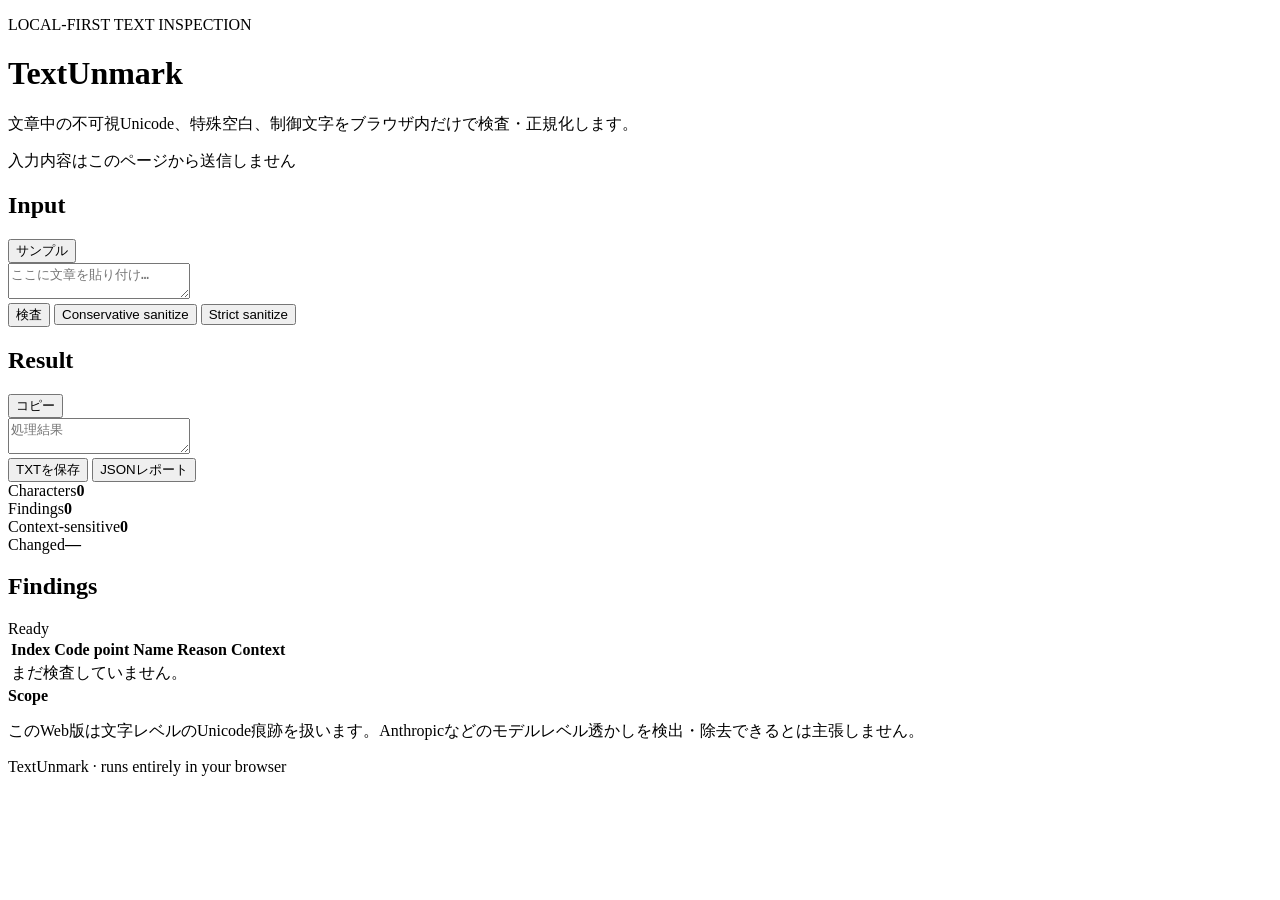
==== web/index.html @ 178ceccd "feat: add local-first browser UI shell" ====
<!doctype html>
<html lang="ja">
<head>
  <meta charset="utf-8">
  <meta name="viewport" content="width=device-width,initial-scale=1">
  <meta name="description" content="TextUnmark local-first Unicode inspection and text normalization tool">
  <title>TextUnmark</title>
  <link rel="stylesheet" href="styles.css">
</head>
<body>
  <header class="shell hero">
    <div>
      <p class="eyebrow">LOCAL-FIRST TEXT INSPECTION</p>
      <h1>TextUnmark</h1>
      <p class="lede">文章中の不可視Unicode、特殊空白、制御文字をブラウザ内だけで検査・正規化します。</p>
    </div>
    <div class="privacy">入力内容はこのページから送信しません</div>
  </header>

  <main class="shell">
    <section class="editor-grid">
      <article class="panel">
        <div class="panel-head"><h2>Input</h2><button id="sampleBtn" class="quiet">サンプル</button></div>
        <textarea id="input" spellcheck="false" placeholder="ここに文章を貼り付け…"></textarea>
        <div class="actions">
          <button id="inspectBtn">検査</button>
          <button id="sanitizeBtn">Conservative sanitize</button>
          <button id="strictBtn" class="danger-soft">Strict sanitize</button>
        </div>
      </article>

      <article class="panel">
        <div class="panel-head"><h2>Result</h2><button id="copyBtn" class="quiet">コピー</button></div>
        <textarea id="output" spellcheck="false" readonly placeholder="処理結果"></textarea>
        <div class="actions">
          <button id="downloadBtn" class="quiet">TXTを保存</button>
          <button id="jsonBtn" class="quiet">JSONレポート</button>
        </div>
      </article>
    </section>

    <section class="metrics" aria-label="summary">
      <article><span>Characters</span><strong id="charCount">0</strong></article>
      <article><span>Findings</span><strong id="findingCount">0</strong></article>
      <article><span>Context-sensitive</span><strong id="contextCount">0</strong></article>
      <article><span>Changed</span><strong id="changed">—</strong></article>
    </section>

    <section class="panel findings-panel">
      <div class="panel-head"><h2>Findings</h2><span id="status" class="status">Ready</span></div>
      <div class="table-wrap">
        <table>
          <thead><tr><th>Index</th><th>Code point</th><th>Name</th><th>Reason</th><th>Context</th></tr></thead>
          <tbody id="findingsBody"><tr><td colspan="5" class="empty">まだ検査していません。</td></tr></tbody>
        </table>
      </div>
    </section>

    <section class="notice">
      <strong>Scope</strong>
      <p>このWeb版は文字レベルのUnicode痕跡を扱います。Anthropicなどのモデルレベル透かしを検出・除去できるとは主張しません。</p>
    </section>
  </main>

  <footer class="shell footer">TextUnmark · runs entirely in your browser</footer>
  <script src="app.js"></script>
</body>
</html>
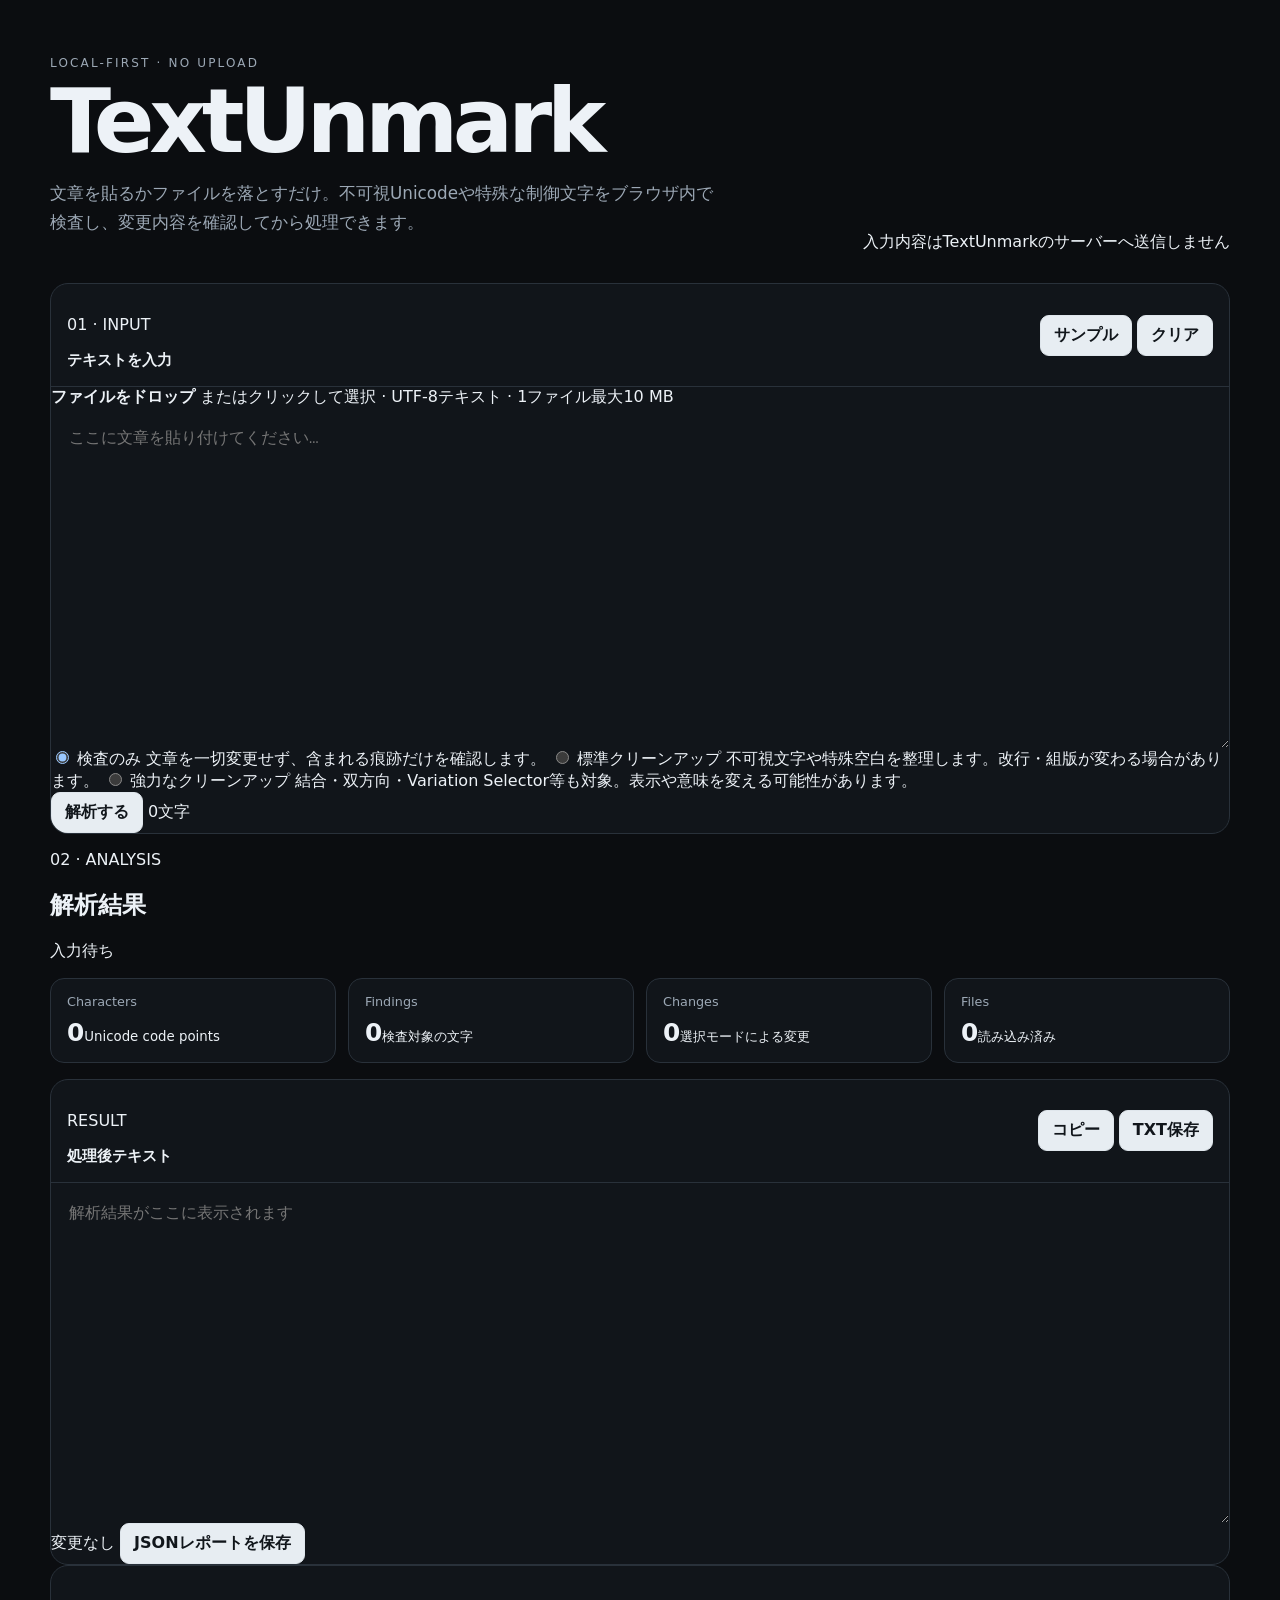
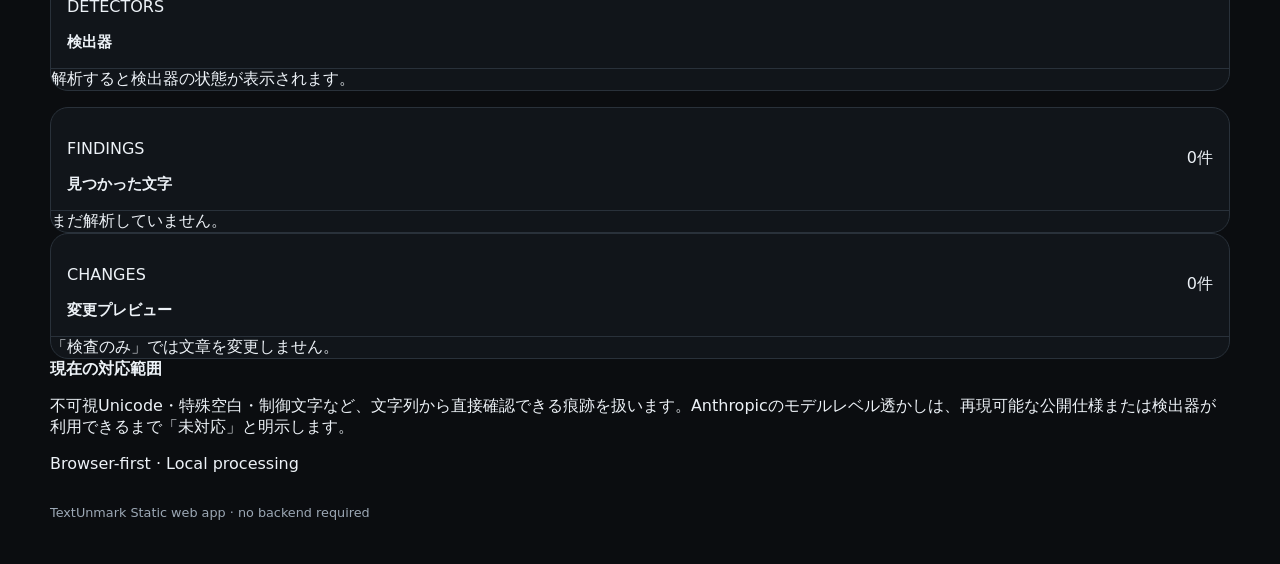
==== commit 2858e530: "feat(web): redesign browser-first interface" ====
--- a/web/index.html
+++ b/web/index.html
@@ -3,66 +3,157 @@
 <head>
   <meta charset="utf-8">
   <meta name="viewport" content="width=device-width,initial-scale=1">
-  <meta name="description" content="TextUnmark local-first Unicode inspection and text normalization tool">
-  <title>TextUnmark</title>
+  <meta name="description" content="TextUnmark — ブラウザ内だけで不可視Unicodeやテキスト上の機械可読痕跡を検査・可視化するローカルファーストツール">
+  <meta name="color-scheme" content="dark light">
+  <title>TextUnmark — local-first text inspection</title>
   <link rel="stylesheet" href="styles.css">
 </head>
 <body>
   <header class="shell hero">
-    <div>
-      <p class="eyebrow">LOCAL-FIRST TEXT INSPECTION</p>
+    <div class="hero-copy">
+      <p class="eyebrow">LOCAL-FIRST · NO UPLOAD</p>
       <h1>TextUnmark</h1>
-      <p class="lede">文章中の不可視Unicode、特殊空白、制御文字をブラウザ内だけで検査・正規化します。</p>
+      <p class="lede">文章を貼るかファイルを落とすだけ。不可視Unicodeや特殊な制御文字をブラウザ内で検査し、変更内容を確認してから処理できます。</p>
     </div>
-    <div class="privacy">入力内容はこのページから送信しません</div>
+    <div class="privacy-badge" aria-label="privacy">
+      <span class="privacy-dot" aria-hidden="true"></span>
+      入力内容はTextUnmarkのサーバーへ送信しません
+    </div>
   </header>
 
-  <main class="shell">
-    <section class="editor-grid">
-      <article class="panel">
-        <div class="panel-head"><h2>Input</h2><button id="sampleBtn" class="quiet">サンプル</button></div>
-        <textarea id="input" spellcheck="false" placeholder="ここに文章を貼り付け…"></textarea>
-        <div class="actions">
-          <button id="inspectBtn">検査</button>
-          <button id="sanitizeBtn">Conservative sanitize</button>
-          <button id="strictBtn" class="danger-soft">Strict sanitize</button>
+  <main class="shell app-shell">
+    <section class="workspace panel" aria-labelledby="workspaceTitle">
+      <div class="panel-head workspace-head">
+        <div>
+          <p class="section-kicker">01 · INPUT</p>
+          <h2 id="workspaceTitle">テキストを入力</h2>
+        </div>
+        <div class="head-actions">
+          <button id="sampleBtn" class="button ghost" type="button">サンプル</button>
+          <button id="clearBtn" class="button ghost" type="button">クリア</button>
+        </div>
+      </div>
+
+      <div id="dropZone" class="drop-zone" tabindex="0" role="button" aria-describedby="dropHelp">
+        <input id="fileInput" type="file" multiple hidden>
+        <strong>ファイルをドロップ</strong>
+        <span id="dropHelp">またはクリックして選択 · UTF-8テキスト · 1ファイル最大10 MB</span>
+      </div>
+
+      <textarea id="input" spellcheck="false" autocomplete="off" placeholder="ここに文章を貼り付けてください…" aria-label="検査するテキスト"></textarea>
+
+      <div class="profile-row" role="radiogroup" aria-label="処理モード">
+        <label class="profile-card selected">
+          <input type="radio" name="profile" value="inspect" checked>
+          <span class="profile-title">検査のみ</span>
+          <span class="profile-description">文章を一切変更せず、含まれる痕跡だけを確認します。</span>
+        </label>
+        <label class="profile-card">
+          <input type="radio" name="profile" value="standard">
+          <span class="profile-title">標準クリーンアップ</span>
+          <span class="profile-description">不可視文字や特殊空白を整理します。改行・組版が変わる場合があります。</span>
+        </label>
+        <label class="profile-card danger-card">
+          <input type="radio" name="profile" value="aggressive">
+          <span class="profile-title">強力なクリーンアップ</span>
+          <span class="profile-description">結合・双方向・Variation Selector等も対象。表示や意味を変える可能性があります。</span>
+        </label>
+      </div>
+
+      <div class="primary-actions">
+        <button id="analyzeBtn" class="button primary" type="button">解析する</button>
+        <span id="inputMeta" class="muted">0文字</span>
+      </div>
+    </section>
+
+    <section id="resultsSection" class="results" aria-live="polite">
+      <div class="section-heading">
+        <div>
+          <p class="section-kicker">02 · ANALYSIS</p>
+          <h2>解析結果</h2>
+        </div>
+        <span id="status" class="status-pill">入力待ち</span>
+      </div>
+
+      <div class="metrics" aria-label="解析概要">
+        <article class="metric-card"><span>Characters</span><strong id="charCount">0</strong><small>Unicode code points</small></article>
+        <article class="metric-card"><span>Findings</span><strong id="findingCount">0</strong><small>検査対象の文字</small></article>
+        <article class="metric-card"><span>Changes</span><strong id="changeCount">0</strong><small>選択モードによる変更</small></article>
+        <article class="metric-card"><span>Files</span><strong id="fileCount">0</strong><small>読み込み済み</small></article>
+      </div>
+
+      <div class="result-grid">
+        <article class="panel result-panel">
+          <div class="panel-head">
+            <div><p class="section-kicker">RESULT</p><h2>処理後テキスト</h2></div>
+            <div class="head-actions">
+              <button id="copyBtn" class="button ghost" type="button">コピー</button>
+              <button id="downloadBtn" class="button ghost" type="button">TXT保存</button>
+            </div>
+          </div>
+          <textarea id="output" readonly spellcheck="false" aria-label="処理後テキスト" placeholder="解析結果がここに表示されます"></textarea>
+          <div class="result-footer">
+            <span id="changedLabel" class="muted">変更なし</span>
+            <button id="jsonBtn" class="text-button" type="button">JSONレポートを保存</button>
+          </div>
+        </article>
+
+        <article class="panel detector-panel">
+          <div class="panel-head"><div><p class="section-kicker">DETECTORS</p><h2>検出器</h2></div></div>
+          <div id="detectorList" class="detector-list">
+            <div class="empty-state">解析すると検出器の状態が表示されます。</div>
+          </div>
+        </article>
+      </div>
+
+      <article class="panel findings-panel">
+        <div class="panel-head">
+          <div><p class="section-kicker">FINDINGS</p><h2>見つかった文字</h2></div>
+          <span id="findingSummary" class="muted">0件</span>
+        </div>
+        <div id="findingCards" class="finding-cards">
+          <div class="empty-state">まだ解析していません。</div>
         </div>
       </article>
 
-      <article class="panel">
-        <div class="panel-head"><h2>Result</h2><button id="copyBtn" class="quiet">コピー</button></div>
-        <textarea id="output" spellcheck="false" readonly placeholder="処理結果"></textarea>
-        <div class="actions">
-          <button id="downloadBtn" class="quiet">TXTを保存</button>
-          <button id="jsonBtn" class="quiet">JSONレポート</button>
+      <article class="panel changes-panel">
+        <div class="panel-head">
+          <div><p class="section-kicker">CHANGES</p><h2>変更プレビュー</h2></div>
+          <span id="mutationSummary" class="muted">0件</span>
+        </div>
+        <div id="mutationList" class="mutation-list">
+          <div class="empty-state">「検査のみ」では文章を変更しません。</div>
+        </div>
+      </article>
+
+      <article id="filesPanel" class="panel files-panel" hidden>
+        <div class="panel-head">
+          <div><p class="section-kicker">FILES</p><h2>ファイル監査</h2></div>
+          <button id="rescanFilesBtn" class="button ghost" type="button">再スキャン</button>
+        </div>
+        <div class="table-wrap">
+          <table>
+            <thead><tr><th>File</th><th>Size</th><th>Findings</th><th>Lines</th><th></th></tr></thead>
+            <tbody id="filesBody"></tbody>
+          </table>
         </div>
       </article>
     </section>
 
-    <section class="metrics" aria-label="summary">
-      <article><span>Characters</span><strong id="charCount">0</strong></article>
-      <article><span>Findings</span><strong id="findingCount">0</strong></article>
-      <article><span>Context-sensitive</span><strong id="contextCount">0</strong></article>
-      <article><span>Changed</span><strong id="changed">—</strong></article>
-    </section>
-
-    <section class="panel findings-panel">
-      <div class="panel-head"><h2>Findings</h2><span id="status" class="status">Ready</span></div>
-      <div class="table-wrap">
-        <table>
-          <thead><tr><th>Index</th><th>Code point</th><th>Name</th><th>Reason</th><th>Context</th></tr></thead>
-          <tbody id="findingsBody"><tr><td colspan="5" class="empty">まだ検査していません。</td></tr></tbody>
-        </table>
+    <section class="scope-note">
+      <div>
+        <strong>現在の対応範囲</strong>
+        <p>不可視Unicode・特殊空白・制御文字など、文字列から直接確認できる痕跡を扱います。Anthropicのモデルレベル透かしは、再現可能な公開仕様または検出器が利用できるまで「未対応」と明示します。</p>
       </div>
-    </section>
-
-    <section class="notice">
-      <strong>Scope</strong>
-      <p>このWeb版は文字レベルのUnicode痕跡を扱います。Anthropicなどのモデルレベル透かしを検出・除去できるとは主張しません。</p>
+      <div class="scope-chip">Browser-first · Local processing</div>
     </section>
   </main>
 
-  <footer class="shell footer">TextUnmark · runs entirely in your browser</footer>
-  <script src="app.js"></script>
+  <footer class="shell footer">
+    <span>TextUnmark</span>
+    <span>Static web app · no backend required</span>
+  </footer>
+
+  <script type="module" src="app.mjs"></script>
 </body>
 </html>
--- a/web/styles.css
+++ b/web/styles.css
@@ -0,0 +1,58 @@
+:root {
+  color-scheme: dark;
+  font-family: Inter, ui-sans-serif, system-ui, -apple-system, BlinkMacSystemFont, "Segoe UI", sans-serif;
+  --bg: #0b0d10;
+  --panel: #11151a;
+  --panel-2: #151a20;
+  --line: #29313a;
+  --text: #edf2f7;
+  --muted: #9ca8b5;
+  --accent: #d9e1e8;
+  --danger: #f2b8b5;
+}
+* { box-sizing: border-box; }
+body { margin: 0; background: var(--bg); color: var(--text); }
+button, textarea { font: inherit; }
+.shell { width: min(1180px, calc(100% - 32px)); margin: 0 auto; }
+.hero { display: flex; justify-content: space-between; gap: 28px; align-items: end; padding: 56px 0 30px; }
+.eyebrow { margin: 0 0 10px; color: var(--muted); font-size: .75rem; letter-spacing: .18em; }
+h1 { margin: 0; font-size: clamp(2.7rem, 7vw, 5.8rem); line-height: .92; letter-spacing: -.06em; }
+.lede { max-width: 680px; color: var(--muted); font-size: 1.05rem; line-height: 1.7; }
+.privacy { border: 1px solid var(--line); border-radius: 999px; padding: 9px 14px; color: var(--muted); font-size: .82rem; white-space: nowrap; }
+.editor-grid { display: grid; grid-template-columns: 1fr 1fr; gap: 16px; }
+.panel { border: 1px solid var(--line); border-radius: 18px; background: var(--panel); overflow: hidden; }
+.panel-head { display: flex; align-items: center; justify-content: space-between; padding: 15px 16px; border-bottom: 1px solid var(--line); }
+.panel-head h2 { margin: 0; font-size: .95rem; font-weight: 650; }
+textarea { display: block; width: 100%; min-height: 340px; resize: vertical; border: 0; outline: 0; background: var(--panel); color: var(--text); padding: 18px; line-height: 1.65; font-family: ui-monospace, SFMono-Regular, Menlo, Consolas, monospace; }
+.actions { display: flex; gap: 8px; flex-wrap: wrap; padding: 12px 14px; border-top: 1px solid var(--line); background: var(--panel-2); }
+button { border: 1px solid #dfe6ec; border-radius: 9px; background: #e7edf2; color: #11161b; padding: 9px 13px; cursor: pointer; font-weight: 650; }
+button:hover { filter: brightness(.94); }
+button.quiet { background: transparent; color: var(--text); border-color: var(--line); }
+button.danger-soft { background: transparent; color: var(--danger); border-color: #6c4546; }
+.metrics { display: grid; grid-template-columns: repeat(4, 1fr); gap: 12px; margin: 16px 0; }
+.metrics article { border: 1px solid var(--line); border-radius: 14px; padding: 15px 16px; background: var(--panel); }
+.metrics span { display: block; color: var(--muted); font-size: .8rem; margin-bottom: 9px; }
+.metrics strong { font-size: 1.55rem; }
+.findings-panel { margin-top: 16px; }
+.status { color: var(--muted); font-size: .8rem; }
+.table-wrap { overflow: auto; }
+table { width: 100%; border-collapse: collapse; font-size: .9rem; }
+th, td { text-align: left; padding: 11px 13px; border-bottom: 1px solid var(--line); vertical-align: top; }
+th { color: var(--muted); font-size: .76rem; font-weight: 600; }
+td code { font-family: ui-monospace, SFMono-Regular, Menlo, monospace; }
+.empty { text-align: center; color: var(--muted); padding: 28px; }
+.notice { margin: 18px 0 0; padding: 18px 20px; border-left: 3px solid #68737e; background: #101419; color: var(--muted); line-height: 1.6; }
+.notice strong { color: var(--text); }
+.notice p { margin: 6px 0 0; }
+.footer { color: var(--muted); padding: 32px 0 44px; font-size: .8rem; }
+@media (max-width: 820px) {
+  .hero { align-items: flex-start; flex-direction: column; padding-top: 36px; }
+  .privacy { white-space: normal; }
+  .editor-grid { grid-template-columns: 1fr; }
+  .metrics { grid-template-columns: 1fr 1fr; }
+  textarea { min-height: 260px; }
+}
+@media (max-width: 480px) {
+  .shell { width: min(100% - 20px, 1180px); }
+  .metrics { grid-template-columns: 1fr; }
+}
